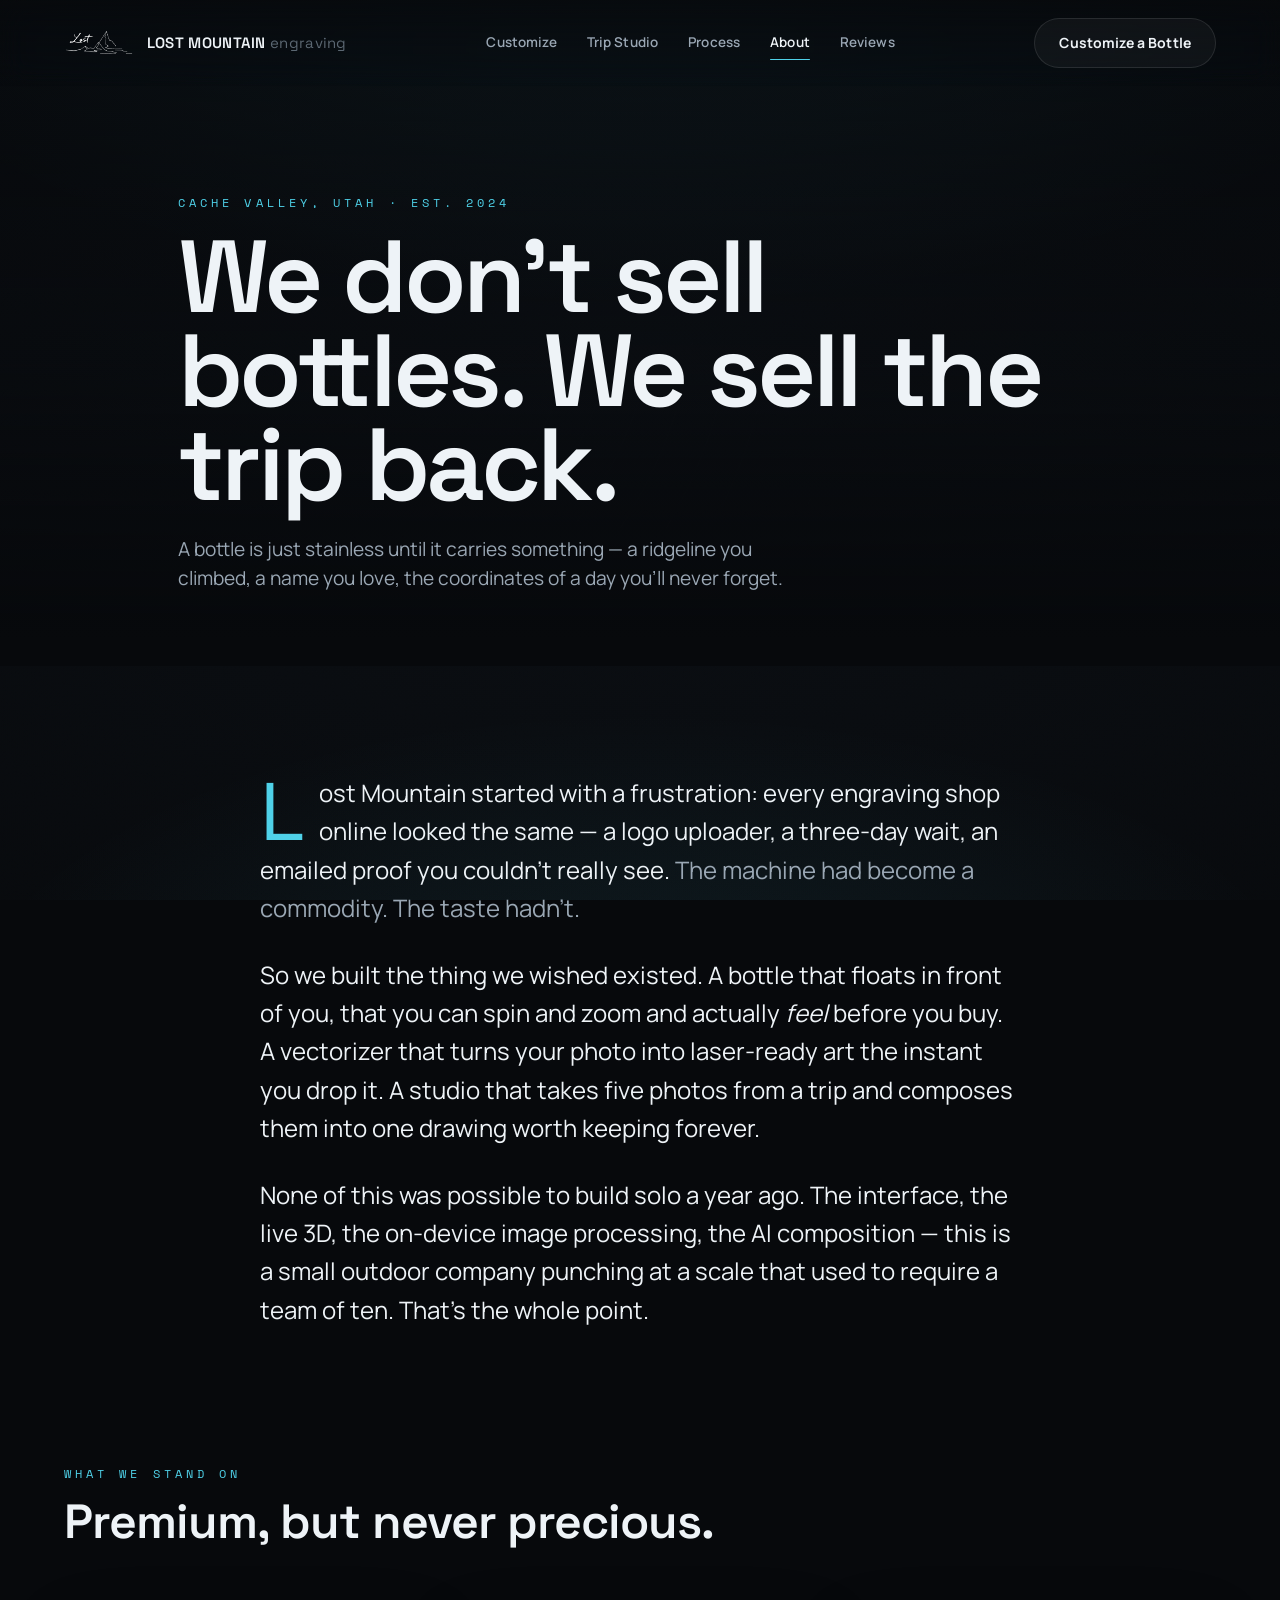
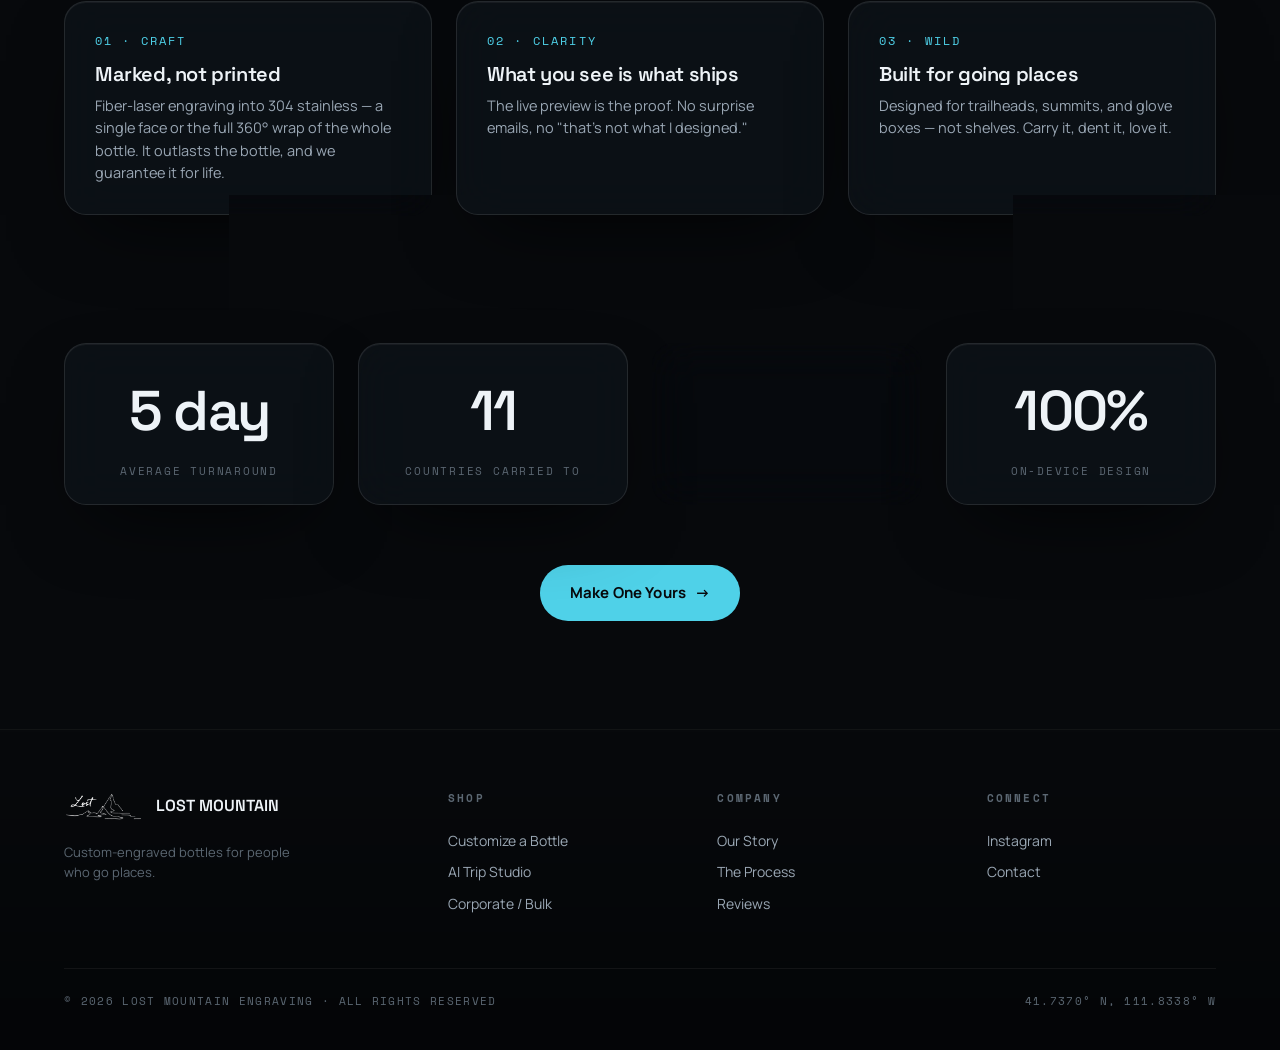
==== About.html @ 60414e9a "Add sibling pages; refine home 3D scene and emphasize full-wrap engraving Pages - Add Trip Studio, T" ====
<!DOCTYPE html>
<html lang="en">
<head>
<meta charset="utf-8" />
<meta name="viewport" content="width=device-width, initial-scale=1" />
<title>About — Lost Mountain</title>
<meta name="description" content="Lost Mountain Engraving — a small Cache Valley, Utah outdoor company building a browser-native way to put your trips on a bottle." />
<link rel="stylesheet" href="css/lost.css" />
<style>
  .a-hero{ position:relative; min-height:74svh; display:flex; align-items:flex-end; overflow:hidden; }
  .a-hero image-slot{ position:absolute; inset:0; width:100%; height:100%; z-index:0; }
  .a-hero .scrim{ position:absolute; inset:0; z-index:1; background:linear-gradient(to top, var(--void) 4%, rgba(7,9,12,.4) 45%, rgba(7,9,12,.7)); }
  .a-hero .wrap{ position:relative; z-index:2; padding:0 var(--pad) clamp(50px,8vh,90px); }
  .a-hero h1{ font-size:clamp(44px,8vw,108px); max-width:14ch; }
  .a-hero .lead{ margin-top:22px; }

  .narrative{ max-width:760px; margin:0 auto; }
  .narrative p{ font-size:clamp(18px,2vw,24px); line-height:1.6; color:var(--ink); margin-bottom:28px; }
  .narrative p .dim{ color:var(--ink-dim); }
  .narrative .first::first-letter{ font-family:var(--font-display); font-size:3.4em; float:left; line-height:.8; padding:6px 14px 0 0; color:var(--accent); }

  .values{ display:grid; grid-template-columns:repeat(3,1fr); gap:24px; margin-top:54px; }
  .value{ padding:30px; }
  .value .vn{ font-family:var(--font-mono); font-size:12px; letter-spacing:.18em; color:var(--accent); }
  .value h4{ font-size:20px; margin:14px 0 10px; }
  .value p{ color:var(--ink-dim); font-size:14.5px; }

  .stat-band{ display:grid; grid-template-columns:repeat(4,1fr); gap:24px; margin-top:20px; }
  .stat{ text-align:center; padding:24px; }
  .stat .num{ font-family:var(--font-display); font-size:clamp(34px,5vw,56px); font-weight:600; letter-spacing:-.03em; color:var(--ink); }
  .stat .lbl{ font-family:var(--font-mono); font-size:11px; letter-spacing:.16em; text-transform:uppercase; color:var(--ink-faint); margin-top:8px; }

  @media (max-width:860px){ .values,.stat-band{ grid-template-columns:1fr 1fr; } }
</style>
</head>
<body>
<div class="void-bg"></div>
<div class="topo-bg"></div>

<nav class="nav">
  <a class="brand" href="index.html">
    <img src="assets/lost-logo-light.png" alt="Lost Mountain" />
    <span class="wm">LOST MOUNTAIN <span>engraving</span></span>
  </a>
  <div class="nav-links">
    <a href="index.html">Customize</a>
    <a href="Trip Studio.html">Trip Studio</a>
    <a href="The Process.html">Process</a>
    <a href="About.html" class="active">About</a>
    <a href="Reviews.html">Reviews</a>
  </div>
  <div class="nav-cta"><a class="btn btn-ghost" href="index.html">Customize a Bottle</a></div>
</nav>

<header class="a-hero">
  <image-slot id="about-hero" src="assets/mountains-web.jpg" placeholder="Drop a hero adventure photo"></image-slot>
  <div class="scrim"></div>
  <div class="wrap">
    <span class="eyebrow">Cache Valley, Utah · est. 2024</span>
    <h1 class="display" style="margin-top:16px;">We don't sell bottles. We sell the trip back.</h1>
    <p class="lead">A bottle is just stainless until it carries something — a ridgeline you climbed, a name you love, the coordinates of a day you'll never forget.</p>
  </div>
</header>

<section class="section">
  <div class="wrap narrative reveal">
    <p class="first">Lost Mountain started with a frustration: every engraving shop online looked the same — a logo uploader, a three-day wait, an emailed proof you couldn't really see. <span class="dim">The machine had become a commodity. The taste hadn't.</span></p>
    <p>So we built the thing we wished existed. A bottle that floats in front of you, that you can spin and zoom and actually <em>feel</em> before you buy. A vectorizer that turns your photo into laser-ready art the instant you drop it. A studio that takes five photos from a trip and composes them into one drawing worth keeping forever.</p>
    <p class="dim">None of this was possible to build solo a year ago. The interface, the live 3D, the on-device image processing, the AI composition — this is a small outdoor company punching at a scale that used to require a team of ten. That's the whole point.</p>
  </div>
</section>

<section class="section" style="padding-top:0;">
  <div class="wrap">
    <div class="section-head reveal">
      <span class="eyebrow" style="display:block; margin-bottom:14px;">What we stand on</span>
      <h2 style="font-size:clamp(28px,4vw,48px);">Premium, but never precious.</h2>
    </div>
    <div class="values">
      <div class="value glass reveal"><div class="vn">01 · CRAFT</div><h4>Marked, not printed</h4><p>Fiber-laser engraving into 304 stainless — a single face or the full 360° wrap of the whole bottle. It outlasts the bottle, and we guarantee it for life.</p></div>
      <div class="value glass reveal"><div class="vn">02 · CLARITY</div><h4>What you see is what ships</h4><p>The live preview is the proof. No surprise emails, no "that's not what I designed."</p></div>
      <div class="value glass reveal"><div class="vn">03 · WILD</div><h4>Built for going places</h4><p>Designed for trailheads, summits, and glove boxes — not shelves. Carry it, dent it, love it.</p></div>
    </div>
  </div>
</section>

<section class="section" style="padding-top:0;">
  <div class="wrap">
    <div class="stat-band">
      <div class="stat glass reveal"><div class="num">5 day</div><div class="lbl">Average turnaround</div></div>
      <div class="stat glass reveal"><div class="num">11</div><div class="lbl">Countries carried to</div></div>
      <div class="stat glass reveal"><div class="num">∞</div><div class="lbl">Engraving guarantee</div></div>
      <div class="stat glass reveal"><div class="num">100%</div><div class="lbl">On-device design</div></div>
    </div>
    <div class="center" style="margin-top:60px;">
      <a class="btn btn-primary btn-lg reveal" href="index.html">Make One Yours <span class="ar">→</span></a>
    </div>
  </div>
</section>

<footer class="footer">
  <div class="wrap">
    <div>
      <div class="brand" style="display:flex; align-items:center; gap:12px;">
        <img src="assets/lost-logo-light.png" alt="" style="height:34px" />
        <span class="wm" style="font-family:var(--font-display); font-weight:600;">LOST MOUNTAIN</span>
      </div>
      <p class="colophon">Custom-engraved bottles for people who go places.</p>
    </div>
    <div><h5>Shop</h5><a href="index.html">Customize a Bottle</a><a href="Trip Studio.html">AI Trip Studio</a><a href="#">Corporate / Bulk</a></div>
    <div><h5>Company</h5><a href="About.html">Our Story</a><a href="The Process.html">The Process</a><a href="Reviews.html">Reviews</a></div>
    <div><h5>Connect</h5><a href="http://www.instagram.com/lost_mountain_engraving/">Instagram</a><a href="#">Contact</a></div>
  </div>
  <div class="footer-bottom">
    <span>© <span data-year>2026</span> Lost Mountain Engraving · All Rights Reserved</span>
    <span>41.7370° N, 111.8338° W</span>
  </div>
</footer>

<script src="js/app.js"></script>
</body>
</html>
---- css/lost.css ----
/* ============================================================
   LOST MOUNTAIN — design system
   Dark void · icy accent · technical-expedition + cinematic
   ============================================================ */

@import url('https://fonts.googleapis.com/css2?family=Space+Grotesk:wght@400;500;600;700&family=Manrope:wght@400;500;600;700;800&family=Space+Mono:wght@400;700&display=swap');

:root{
  /* void surfaces */
  --void:        #07090c;
  --void-2:      #0b0f14;
  --void-3:      #10151b;
  --panel:       rgba(16,21,28,0.62);
  --panel-solid: #11161d;
  --glass-line:  rgba(255,255,255,0.10);
  --glass-line-2:rgba(255,255,255,0.06);

  /* ink */
  --ink:       #eef3f7;
  --ink-dim:   #9aa7b4;
  --ink-faint: #5b6772;
  --ink-ghost: #313b45;

  /* accent — tweakable */
  --accent:    #4fd1e8;
  --accent-deep:#1d8aa3;
  --accent-glow: rgba(79,209,232,0.55);
  --accent-ink: #07090c; /* text on accent */

  /* steel */
  --steel:     #c3cad2;
  --steel-dim: #8b939c;

  /* void darkness multiplier (tweakable via --void-fade) */
  --void-fade: 1;

  --r-sm: 8px;
  --r-md: 14px;
  --r-lg: 22px;
  --r-pill: 999px;

  --maxw: 1280px;
  --pad: clamp(20px, 5vw, 64px);

  --font-display: 'Space Grotesk', sans-serif;
  --font-body: 'Manrope', sans-serif;
  --font-mono: 'Space Mono', monospace;

  --ease: cubic-bezier(.22,.61,.36,1);
}

*{ box-sizing:border-box; margin:0; padding:0; }
html{ scroll-behavior:smooth; }
body{
  font-family:var(--font-body);
  background:var(--void);
  color:var(--ink);
  -webkit-font-smoothing:antialiased;
  text-rendering:optimizeLegibility;
  line-height:1.55;
  overflow-x:hidden;
}

/* fixed void backdrop with atmospheric glow + grain */
.void-bg{
  position:fixed; inset:0; z-index:-2;
  background:
    radial-gradient(120% 80% at 50% -10%, color-mix(in oklab, var(--accent) 14%, transparent), transparent 55%),
    radial-gradient(90% 60% at 50% 115%, color-mix(in oklab, var(--accent) 9%, transparent), transparent 60%),
    radial-gradient(140% 120% at 50% 40%, var(--void-2), var(--void) 70%);
  filter:saturate(calc(1 / var(--void-fade)));
}
.void-bg::after{ /* fine grain */
  content:""; position:absolute; inset:0; opacity:.05; mix-blend-mode:overlay;
  background-image:url("data:image/svg+xml,%3Csvg xmlns='http://www.w3.org/2000/svg' width='120' height='120'%3E%3Cfilter id='n'%3E%3CfeTurbulence type='fractalNoise' baseFrequency='.9' numOctaves='2'/%3E%3C/filter%3E%3Crect width='100%25' height='100%25' filter='url(%23n)'/%3E%3C/svg%3E");
}

/* faint topographic line texture overlay */
.topo-bg{
  position:fixed; inset:0; z-index:-1; pointer-events:none;
  opacity:.5;
  background-image:
    repeating-radial-gradient(circle at 18% 30%, transparent 0 38px, rgba(255,255,255,.014) 38px 39px),
    repeating-radial-gradient(circle at 82% 72%, transparent 0 46px, rgba(255,255,255,.012) 46px 47px);
  mask-image:radial-gradient(80% 80% at 50% 50%, #000, transparent 95%);
}

/* ---------- type ---------- */
h1,h2,h3,h4{ font-family:var(--font-display); font-weight:600; line-height:1.02; letter-spacing:-0.02em; }
.display{
  font-size:clamp(44px, 9vw, 132px);
  font-weight:600; line-height:.92; letter-spacing:-0.035em;
}
.eyebrow{
  font-family:var(--font-mono); font-size:12px; font-weight:400;
  letter-spacing:.34em; text-transform:uppercase; color:var(--accent);
}
.eyebrow.muted{ color:var(--ink-faint); }
.lead{ font-size:clamp(16px,1.5vw,20px); color:var(--ink-dim); max-width:54ch; }
.mono{ font-family:var(--font-mono); }
a{ color:inherit; text-decoration:none; }

/* ---------- nav ---------- */
.nav{
  position:fixed; top:0; left:0; right:0; z-index:60;
  display:flex; align-items:center; justify-content:space-between;
  padding:18px var(--pad);
  backdrop-filter:blur(14px) saturate(1.2);
  background:linear-gradient(to bottom, rgba(7,9,12,.72), rgba(7,9,12,0));
  transition:background .4s var(--ease);
}
.nav .brand{ display:flex; align-items:center; gap:12px; }
.nav .brand img{ height:30px; width:auto; display:block; }
.nav .brand .wm{
  font-family:var(--font-display); font-weight:600; font-size:15px;
  letter-spacing:.02em; color:var(--ink);
}
.nav .brand .wm span{ color:var(--ink-faint); font-weight:400; }
.nav-links{ display:flex; gap:30px; align-items:center; }
.nav-links a{
  font-size:13.5px; font-weight:600; color:var(--ink-dim);
  letter-spacing:.01em; transition:color .25s var(--ease); position:relative;
}
.nav-links a:hover, .nav-links a.active{ color:var(--ink); }
.nav-links a.active::after{
  content:""; position:absolute; left:0; right:0; bottom:-7px; height:1.5px;
  background:var(--accent); border-radius:2px;
}
.nav-cta{ display:flex; align-items:center; gap:14px; }

/* ---------- buttons ---------- */
.btn{
  font-family:var(--font-body); font-weight:700; font-size:14px;
  border:none; cursor:pointer; border-radius:var(--r-pill);
  padding:13px 24px; display:inline-flex; align-items:center; gap:9px;
  transition:transform .2s var(--ease), box-shadow .3s var(--ease), background .25s, color .25s;
  letter-spacing:.01em; white-space:nowrap;
}
.btn-primary{
  background:var(--accent); color:var(--accent-ink);
  box-shadow:0 0 0 0 var(--accent-glow);
}
.btn-primary:hover{ transform:translateY(-2px); box-shadow:0 12px 38px -8px var(--accent-glow); }
.btn-ghost{
  background:rgba(255,255,255,.04); color:var(--ink);
  border:1px solid var(--glass-line);
}
.btn-ghost:hover{ background:rgba(255,255,255,.09); transform:translateY(-2px); }
.btn-lg{ padding:16px 30px; font-size:15px; }
.btn .ar{ transition:transform .25s var(--ease); }
.btn:hover .ar{ transform:translateX(3px); }

/* ---------- glass panel ---------- */
.glass{
  background:var(--panel);
  border:1px solid var(--glass-line);
  border-radius:var(--r-lg);
  backdrop-filter:blur(22px) saturate(1.3);
  box-shadow:0 30px 80px -30px rgba(0,0,0,.8), inset 0 1px 0 rgba(255,255,255,.05);
}

/* ---------- layout ---------- */
.section{ padding:clamp(80px,12vh,150px) var(--pad); position:relative; }
.wrap{ max-width:var(--maxw); margin:0 auto; }
.center{ text-align:center; }

/* corner technical labels */
.hud{
  position:absolute; font-family:var(--font-mono); font-size:11px;
  letter-spacing:.18em; text-transform:uppercase; color:var(--ink-faint);
  display:flex; align-items:center; gap:8px; z-index:20; pointer-events:none;
}
.hud .dot{ width:5px; height:5px; border-radius:50%; background:var(--accent); box-shadow:0 0 8px var(--accent-glow); }

/* footer */
.footer{
  border-top:1px solid var(--glass-line-2);
  padding:60px var(--pad) 40px; position:relative;
  background:linear-gradient(to bottom, transparent, rgba(0,0,0,.4));
}
.footer .wrap{ display:grid; grid-template-columns:1.5fr 1fr 1fr 1fr; gap:40px; }
.footer h5{ font-family:var(--font-mono); font-size:11px; letter-spacing:.2em; text-transform:uppercase; color:var(--ink-faint); margin-bottom:18px; }
.footer a{ display:block; color:var(--ink-dim); font-size:14px; padding:5px 0; transition:color .2s; }
.footer a:hover{ color:var(--ink); }
.footer .colophon{ color:var(--ink-faint); font-size:13px; max-width:30ch; margin-top:18px; }
.footer-bottom{
  max-width:var(--maxw); margin:48px auto 0; padding-top:24px;
  border-top:1px solid var(--glass-line-2);
  display:flex; justify-content:space-between; align-items:center; flex-wrap:wrap; gap:14px;
  font-family:var(--font-mono); font-size:11px; letter-spacing:.12em; color:var(--ink-faint); text-transform:uppercase;
}

/* reveal on scroll */
.reveal{ opacity:0; transform:translateY(26px); transition:opacity .9s var(--ease), transform .9s var(--ease); }
.reveal.in{ opacity:1; transform:none; }

/* utility */
.divider{ height:1px; background:var(--glass-line-2); width:100%; }
.pill-tag{
  font-family:var(--font-mono); font-size:11px; letter-spacing:.16em; text-transform:uppercase;
  color:var(--ink-dim); border:1px solid var(--glass-line); border-radius:var(--r-pill);
  padding:6px 14px; display:inline-flex; align-items:center; gap:8px;
}

@media (max-width:860px){
  .nav-links{ display:none; }
  .footer .wrap{ grid-template-columns:1fr 1fr; }
}
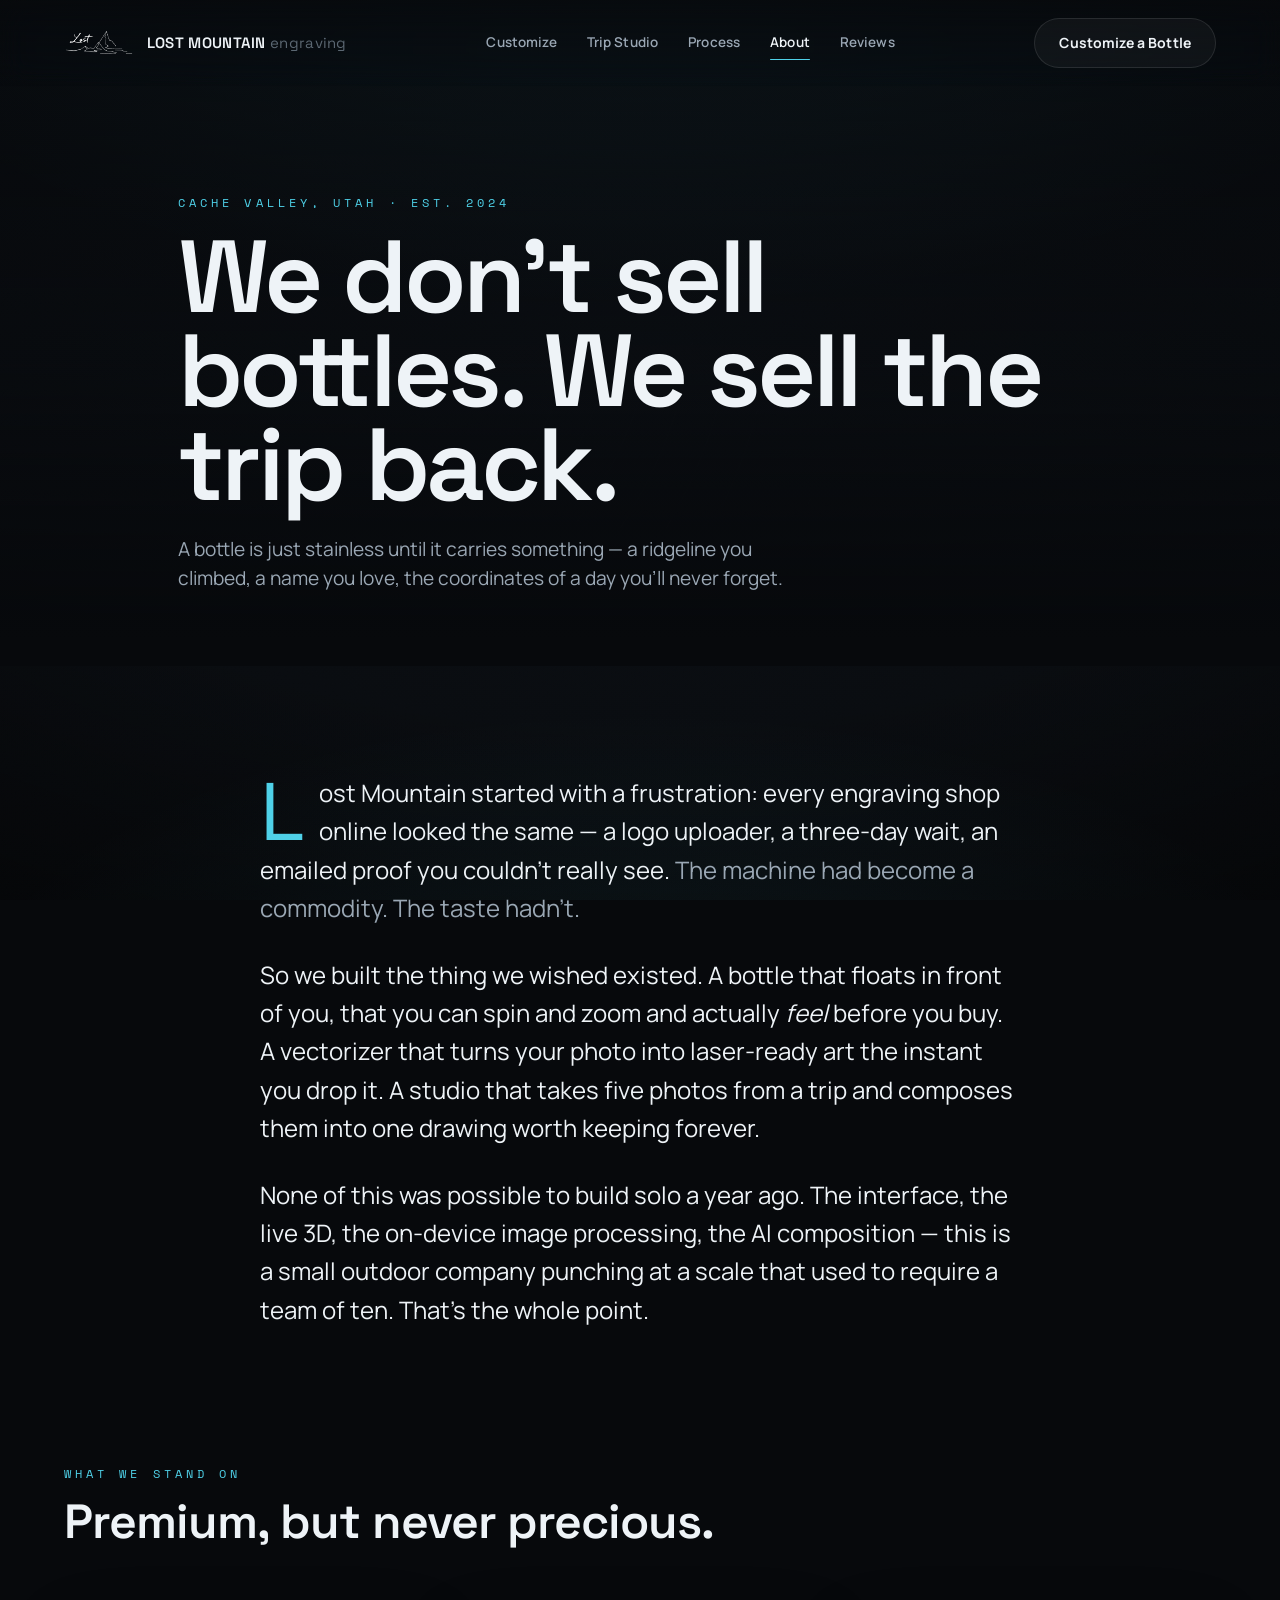
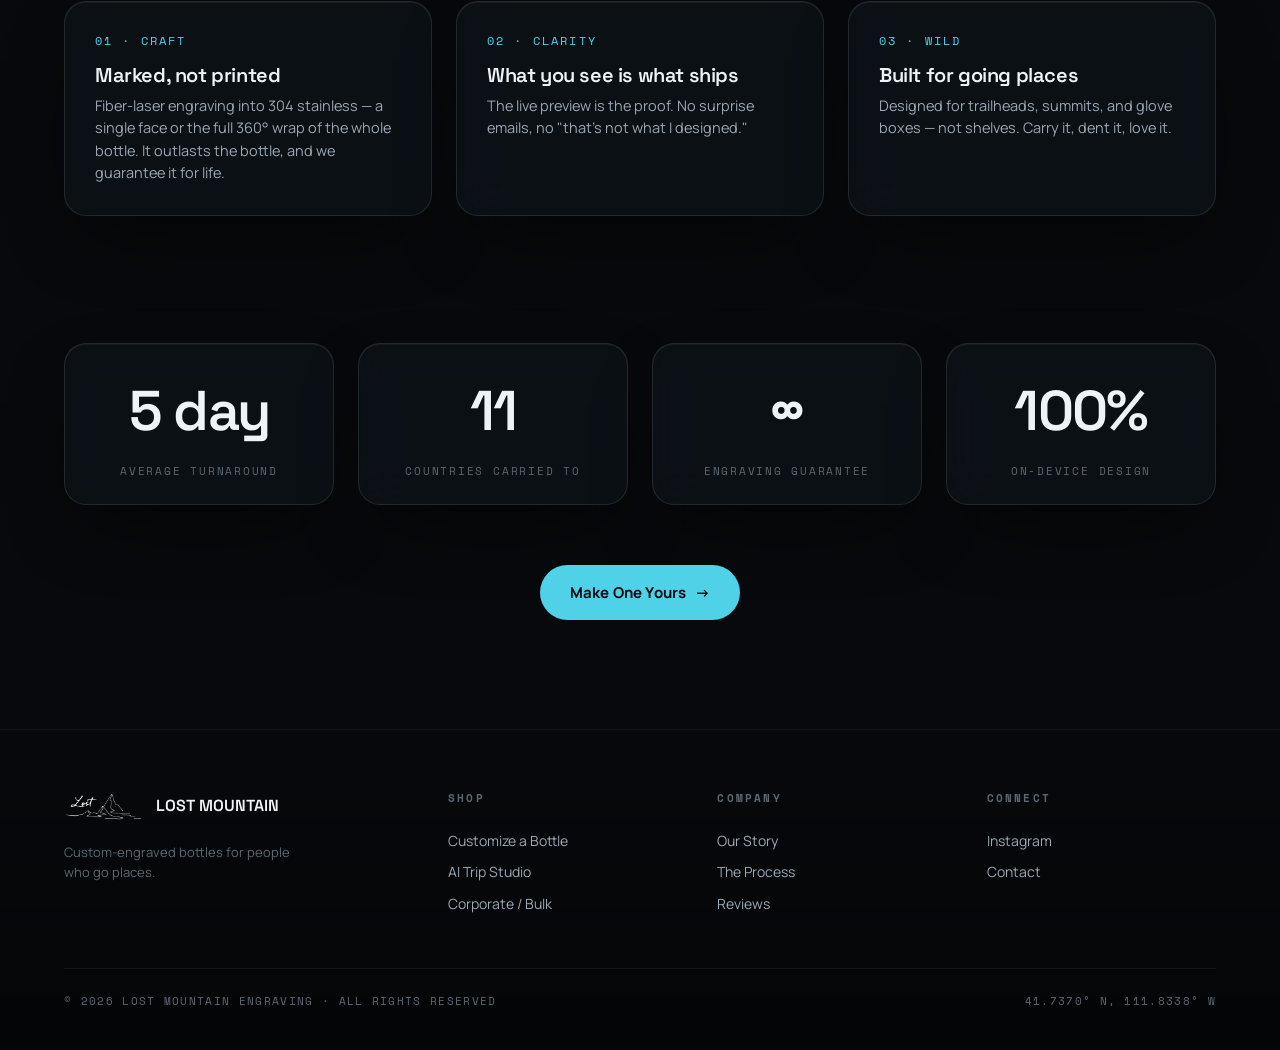
==== commit 33485007: "Aesthetic + UX pass: Apple-style polish and full iPhone support Hero & flow - Declutter the hero: bo" ====
--- a/About.html
+++ b/About.html
@@ -50,6 +50,7 @@
     <a href="Reviews.html">Reviews</a>
   </div>
   <div class="nav-cta"><a class="btn btn-ghost" href="index.html">Customize a Bottle</a></div>
+  <button class="nav-toggle" id="nav-toggle" aria-label="Menu" aria-expanded="false"><span></span><span></span><span></span></button>
 </nav>
 
 <header class="a-hero">
--- a/css/lost.css
+++ b/css/lost.css
@@ -202,7 +202,85 @@
   padding:6px 14px; display:inline-flex; align-items:center; gap:8px;
 }
 
+/* ============================================================
+   AESTHETIC PASS — depth, motion, nav behaviour, CTA band,
+   micro-interactions, mobile nav, reduced-motion + hardening
+   ============================================================ */
+
+/* atmospheric vignette for depth */
+.void-bg::before{
+  content:""; position:absolute; inset:0;
+  background:radial-gradient(115% 90% at 50% 32%, transparent 52%, rgba(0,0,0,0.55) 100%);
+}
+
+/* nav reacts to scroll — shrinks + solidifies (Apple-style) */
+.nav{ transition:background .4s var(--ease), padding .35s var(--ease), box-shadow .4s var(--ease); }
+.nav.scrolled{
+  padding-top:11px; padding-bottom:11px;
+  background:rgba(7,9,12,.9);
+  border-bottom:1px solid var(--glass-line-2);
+  box-shadow:0 10px 34px -18px rgba(0,0,0,.85);
+}
+.nav.scrolled .brand img{ height:26px; }
+
+/* hamburger (mobile only) */
+.nav-toggle{
+  display:none; width:42px; height:42px; border:1px solid var(--glass-line);
+  background:rgba(255,255,255,.04); border-radius:12px; cursor:pointer; position:relative;
+}
+.nav-toggle span{ position:absolute; left:11px; right:11px; height:1.6px; background:var(--ink);
+  border-radius:2px; transition:transform .3s var(--ease), opacity .2s var(--ease); }
+.nav-toggle span:nth-child(1){ top:14px; } .nav-toggle span:nth-child(2){ top:20px; } .nav-toggle span:nth-child(3){ top:26px; }
+.nav.open .nav-toggle span:nth-child(1){ transform:translateY(6px) rotate(45deg); }
+.nav.open .nav-toggle span:nth-child(2){ opacity:0; }
+.nav.open .nav-toggle span:nth-child(3){ transform:translateY(-6px) rotate(-45deg); }
+
+/* button feedback */
+.btn:active{ transform:translateY(0) scale(.97); }
+.btn:focus-visible{ outline:2px solid var(--accent); outline-offset:3px; }
+.swatch:focus-visible, .mini-btn:focus-visible, .seg button:focus-visible{ outline:2px solid var(--accent); outline-offset:2px; }
+
+/* staggered reveal: children animate in sequence */
+.reveal{ will-change:opacity, transform; }
+
+/* closing CTA band */
+.cta-band{
+  position:relative; margin:0 var(--pad); border-radius:var(--r-lg); overflow:hidden;
+  padding:clamp(60px,9vw,118px) clamp(24px,5vw,80px); text-align:center;
+  border:1px solid var(--glass-line);
+  background:
+    radial-gradient(120% 150% at 50% -25%, color-mix(in oklab, var(--accent) 20%, transparent), transparent 58%),
+    linear-gradient(180deg, var(--void-3), var(--void-2));
+  box-shadow:inset 0 1px 0 rgba(255,255,255,.05);
+}
+.cta-band .eyebrow{ display:block; margin-bottom:18px; }
+.cta-band h2{ font-size:clamp(34px,5.5vw,74px); max-width:18ch; margin:0 auto; line-height:1; }
+.cta-band p{ margin:20px auto 0; max-width:48ch; }
+.cta-band .actions{ margin-top:38px; display:flex; gap:14px; justify-content:center; flex-wrap:wrap; }
+
+/* prevent any element from forcing horizontal scroll on small screens */
+img, canvas, video, image-slot{ max-width:100%; }
+
 @media (max-width:860px){
-  .nav-links{ display:none; }
+  /* mobile navigation: hamburger + slide-down sheet */
+  .nav{ flex-wrap:wrap; }
+  .nav-toggle{ display:block; order:3; }
+  .nav-cta{ display:none; }
+  .nav-links{
+    order:4; flex-basis:100%; flex-direction:column; align-items:flex-start; gap:4px;
+    max-height:0; overflow:hidden; opacity:0;
+    transition:max-height .4s var(--ease), opacity .3s var(--ease), margin .3s var(--ease);
+  }
+  .nav.open .nav-links{ max-height:60vh; opacity:1; margin-top:14px; }
+  .nav-links a{ font-size:16px; padding:11px 2px; width:100%; }
+  .nav-links a.active::after{ display:none; }
   .footer .wrap{ grid-template-columns:1fr 1fr; }
-}
+  .cta-band{ margin:0 16px; }
+}
+
+/* respect reduced-motion */
+@media (prefers-reduced-motion: reduce){
+  html{ scroll-behavior:auto; }
+  *, *::before, *::after{ animation-duration:.001ms !important; animation-iteration-count:1 !important; transition-duration:.05ms !important; }
+  .reveal{ opacity:1 !important; transform:none !important; }
+}
